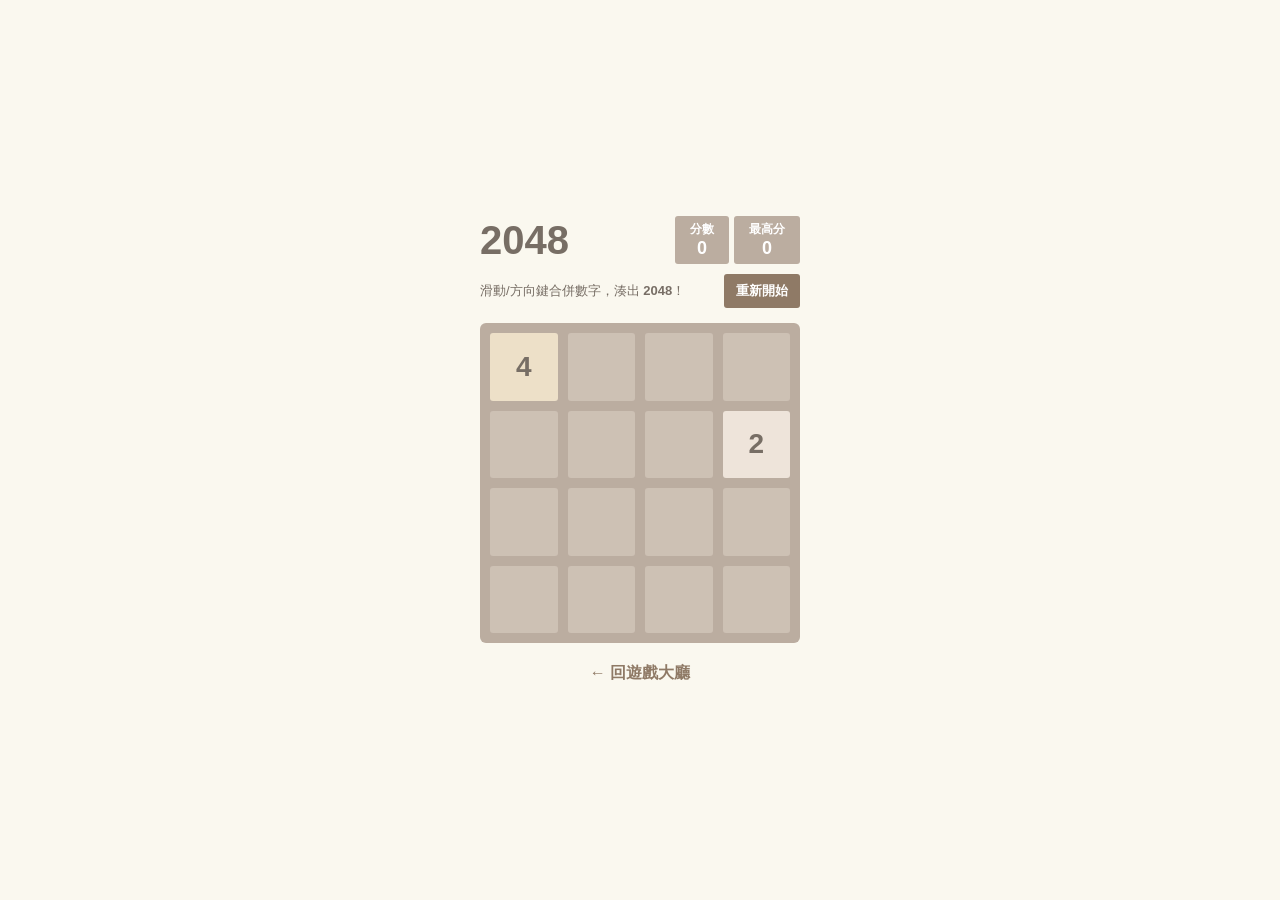
==== games/2048/index.html @ d197ffcd "feat: add 2048 game" ====
<!DOCTYPE html>
<html lang="zh-TW">
<head>
  <meta charset="UTF-8">
  <meta name="viewport" content="width=device-width, initial-scale=1.0">
  <title>2048 - 靜態頁面小遊戲</title>
  <link rel="stylesheet" href="style.css">
</head>
<body>
  <div class="container">
    <div class="header">
      <h1>2048</h1>
      <div class="scores-container">
        <div class="score-box">分數 <span id="score">0</span></div>
        <div class="score-box">最高分 <span id="best-score">0</span></div>
      </div>
    </div>

    <div class="game-intro">
      <span>滑動/方向鍵合併數字，湊出 <strong>2048</strong>！</span>
      <button id="restart-btn" class="btn">重新開始</button>
    </div>

    <div class="grid-container" id="grid-container">
      </div>
    
    <a href="../../index.html" class="back-link">← 回遊戲大廳</a>
  </div>

  <script src="script.js"></script>
</body>
</html>
---- games/2048/style.css ----
* {
  box-sizing: border-box;
  margin: 0;
  padding: 0;
  font-family: 'Clear Sans', 'Helvetica Neue', Arial, sans-serif;
}

body {
  background-color: #faf8ef;
  color: #776e65;
  display: flex;
  justify-content: center;
  align-items: center;
  min-height: 100vh;
}

.container {
  width: 340px;
  padding: 10px;
}

.header {
  display: flex;
  justify-content: space-between;
  align-items: center;
  margin-bottom: 10px;
}

h1 {
  font-size: 40px;
  font-weight: bold;
  color: #776e65;
}

.scores-container {
  display: flex;
  gap: 5px;
}

.score-box {
  background: #bbada0;
  padding: 5px 15px;
  border-radius: 3px;
  color: white;
  text-align: center;
  font-size: 12px;
  font-weight: bold;
}

.score-box span {
  display: block;
  font-size: 18px;
}

.game-intro {
  display: flex;
  justify-content: space-between;
  align-items: center;
  margin-bottom: 15px;
  font-size: 13px;
}

.btn {
  background: #8f7a66;
  color: white;
  border: none;
  padding: 8px 12px;
  border-radius: 3px;
  font-weight: bold;
  cursor: pointer;
}

.grid-container {
  width: 320px;
  height: 320px;
  background-color: #bbada0;
  border-radius: 6px;
  padding: 10px;
  display: grid;
  grid-template-columns: repeat(4, 1fr);
  grid-template-rows: repeat(4, 1fr);
  gap: 10px;
  position: relative;
  touch-action: none;
}

.cell {
  background-color: rgba(238, 228, 218, 0.35);
  border-radius: 3px;
  display: flex;
  justify-content: center;
  align-items: center;
  font-size: 28px;
  font-weight: bold;
  transition: transform 0.1s ease, background-color 0.1s ease;
}

/* 數字方塊不同顏色 */
.tile-2    { background: #eee4da; color: #776e65; }
.tile-4    { background: #ede0c8; color: #776e65; }
.tile-8    { background: #f2b179; color: #f9f6f2; }
.tile-16   { background: #f59563; color: #f9f6f2; }
.tile-32   { background: #f67c5f; color: #f9f6f2; }
.tile-64   { background: #f65e3b; color: #f9f6f2; }
.tile-128  { background: #edcf72; color: #f9f6f2; font-size: 24px; }
.tile-256  { background: #edcc61; color: #f9f6f2; font-size: 24px; }
.tile-512  { background: #edc850; color: #f9f6f2; font-size: 24px; }
.tile-1024 { background: #edc53f; color: #f9f6f2; font-size: 20px; }
.tile-2048 { background: #edc22e; color: #f9f6f2; font-size: 20px; }

.back-link {
  display: block;
  margin-top: 20px;
  text-align: center;
  color: #8f7a66;
  text-decoration: none;
  font-weight: bold;
}
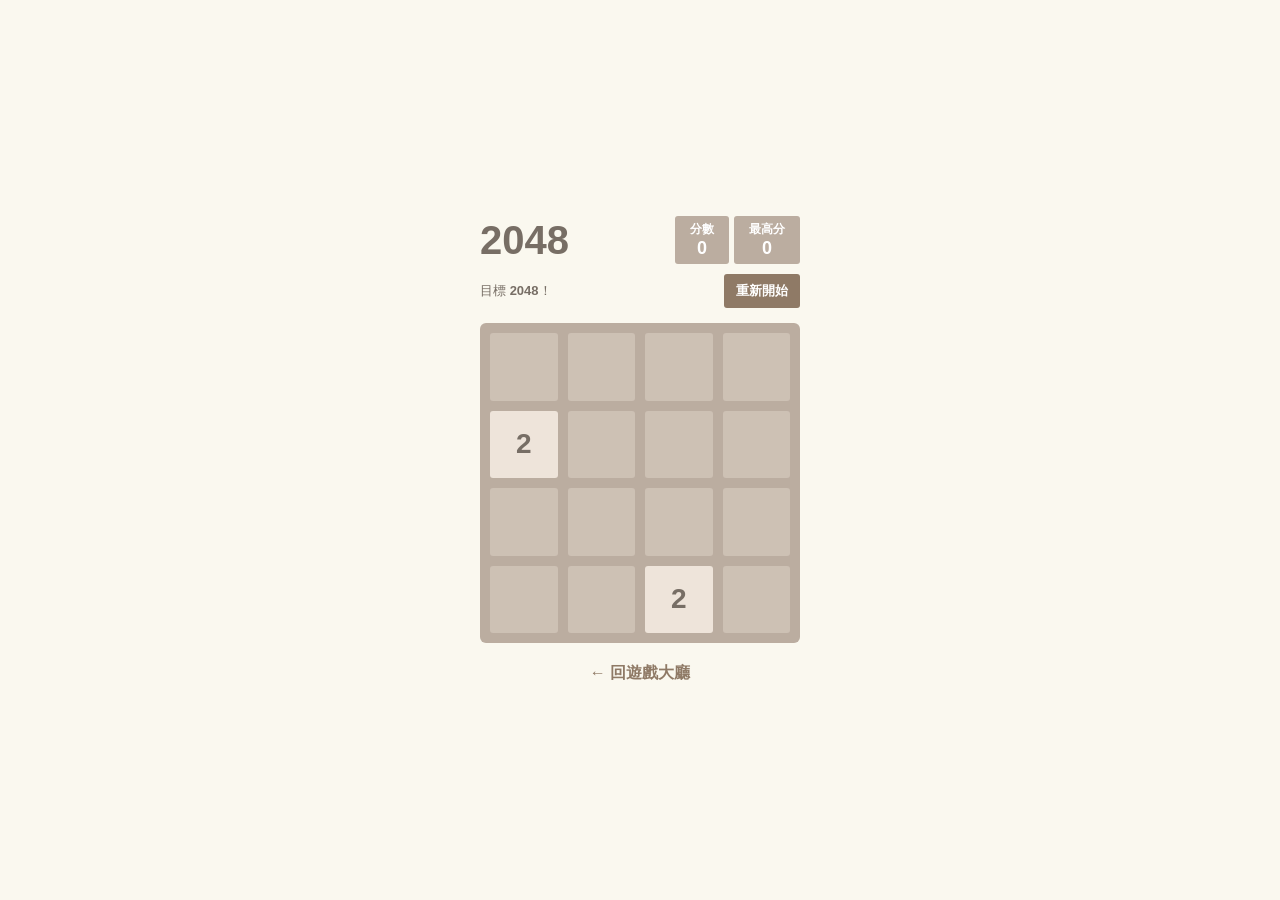
==== commit 32ccfa6f: "fix some bug" ====
--- a/games/2048/index.html
+++ b/games/2048/index.html
@@ -17,7 +17,7 @@
     </div>
 
     <div class="game-intro">
-      <span>滑動/方向鍵合併數字，湊出 <strong>2048</strong>！</span>
+      <span>目標 <strong>2048</strong>！</span>
       <button id="restart-btn" class="btn">重新開始</button>
     </div>
 
--- a/games/2048/style.css
+++ b/games/2048/style.css
@@ -95,7 +95,6 @@
   transition: transform 0.1s ease, background-color 0.1s ease;
 }
 
-/* 數字方塊不同顏色 */
 .tile-2    { background: #eee4da; color: #776e65; }
 .tile-4    { background: #ede0c8; color: #776e65; }
 .tile-8    { background: #f2b179; color: #f9f6f2; }
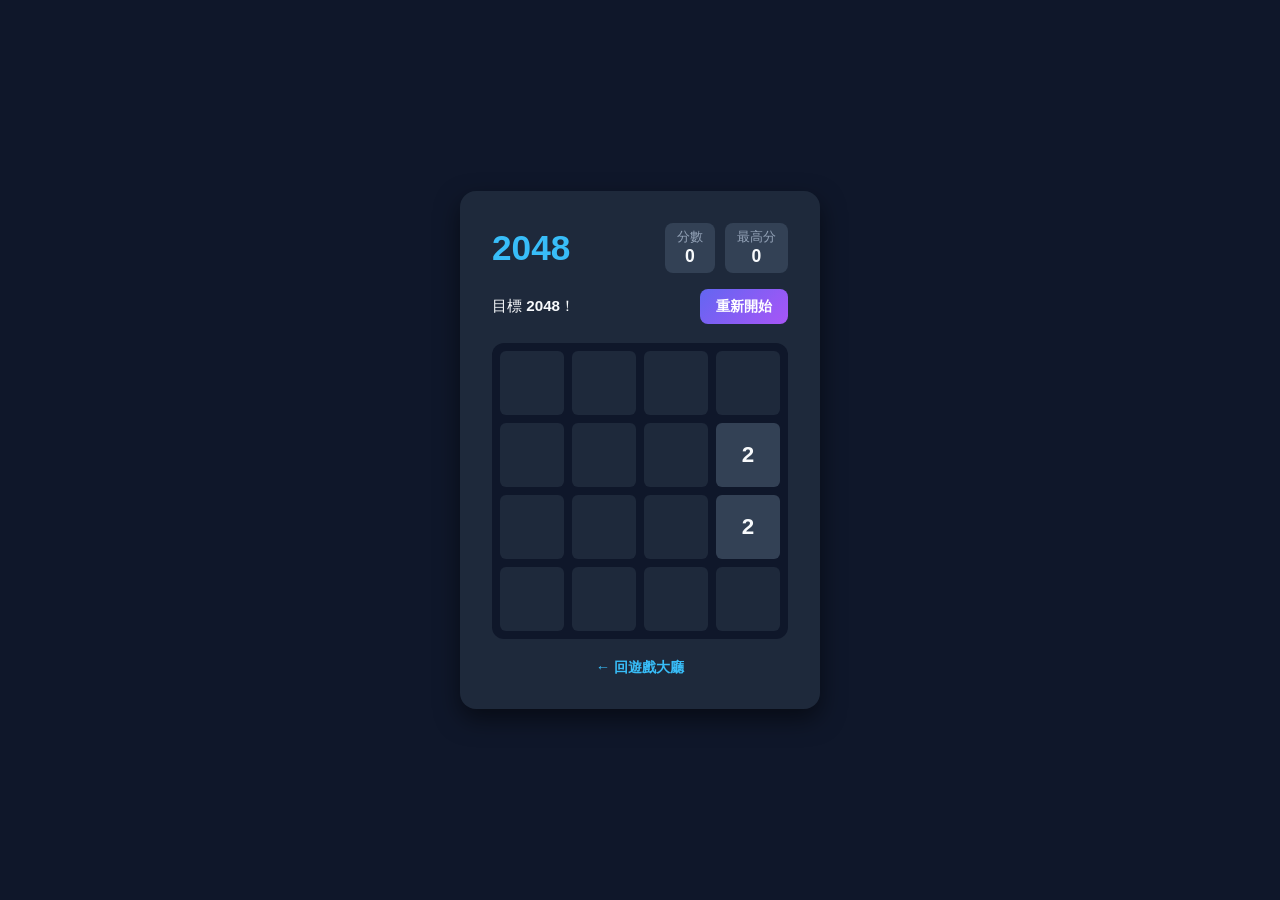
==== commit 34a1965e: "fix: 修正 2048 網格版面與樣式" ====
--- a/games/2048/index.html
+++ b/games/2048/index.html
@@ -21,8 +21,7 @@
       <button id="restart-btn" class="btn">重新開始</button>
     </div>
 
-    <div class="grid-container" id="grid-container">
-      </div>
+    <div class="grid-container" id="grid-container"></div>
     
     <a href="../../index.html" class="back-link">← 回遊戲大廳</a>
   </div>
--- a/games/2048/style.css
+++ b/games/2048/style.css
@@ -2,12 +2,12 @@
   box-sizing: border-box;
   margin: 0;
   padding: 0;
-  font-family: 'Clear Sans', 'Helvetica Neue', Arial, sans-serif;
+  font-family: 'Segoe UI', Tahoma, Geneva, Verdana, sans-serif;
 }
 
 body {
-  background-color: #faf8ef;
-  color: #776e65;
+  background-color: #0f172a;
+  color: #f8fafc;
   display: flex;
   justify-content: center;
   align-items: center;
@@ -15,103 +15,115 @@
 }
 
 .container {
-  width: 340px;
-  padding: 10px;
+  background: #1e293b;
+  padding: 2rem;
+  border-radius: 1rem;
+  box-shadow: 0 10px 25px rgba(0, 0, 0, 0.5);
+  width: 360px;
+  text-align: center;
 }
 
 .header {
   display: flex;
   justify-content: space-between;
   align-items: center;
-  margin-bottom: 10px;
+  margin-bottom: 1rem;
 }
 
 h1 {
-  font-size: 40px;
-  font-weight: bold;
-  color: #776e65;
+  font-size: 2.2rem;
+  color: #38bdf8;
 }
 
 .scores-container {
   display: flex;
-  gap: 5px;
+  gap: 10px;
 }
 
 .score-box {
-  background: #bbada0;
-  padding: 5px 15px;
-  border-radius: 3px;
-  color: white;
-  text-align: center;
-  font-size: 12px;
-  font-weight: bold;
+  background: #334155;
+  padding: 6px 12px;
+  border-radius: 8px;
+  font-size: 0.8rem;
+  color: #94a3b8;
 }
 
 .score-box span {
   display: block;
-  font-size: 18px;
+  font-size: 1.1rem;
+  font-weight: bold;
+  color: #f8fafc;
 }
 
 .game-intro {
   display: flex;
   justify-content: space-between;
   align-items: center;
-  margin-bottom: 15px;
-  font-size: 13px;
+  margin-bottom: 1.2rem;
+  font-size: 0.95rem;
 }
 
 .btn {
-  background: #8f7a66;
+  background: linear-gradient(135deg, #6366f1, #a855f7);
   color: white;
   border: none;
-  padding: 8px 12px;
-  border-radius: 3px;
+  padding: 0.5rem 1rem;
+  font-size: 0.9rem;
   font-weight: bold;
+  border-radius: 0.5rem;
   cursor: pointer;
+  transition: transform 0.1s, box-shadow 0.2s;
+}
+
+.btn:hover {
+  box-shadow: 0 0 12px rgba(168, 85, 247, 0.5);
 }
 
 .grid-container {
-  width: 320px;
-  height: 320px;
-  background-color: #bbada0;
-  border-radius: 6px;
-  padding: 10px;
+  width: 296px;
+  height: 296px;
+  margin: 0 auto;
+  background-color: #0f172a;
+  border-radius: 12px;
+  padding: 8px;
   display: grid;
   grid-template-columns: repeat(4, 1fr);
   grid-template-rows: repeat(4, 1fr);
-  gap: 10px;
-  position: relative;
+  gap: 8px;
   touch-action: none;
 }
 
 .cell {
-  background-color: rgba(238, 228, 218, 0.35);
-  border-radius: 3px;
+  background-color: #1e293b;
+  border-radius: 6px;
   display: flex;
   justify-content: center;
   align-items: center;
-  font-size: 28px;
+  font-size: 1.4rem;
   font-weight: bold;
-  transition: transform 0.1s ease, background-color 0.1s ease;
 }
 
-.tile-2    { background: #eee4da; color: #776e65; }
-.tile-4    { background: #ede0c8; color: #776e65; }
-.tile-8    { background: #f2b179; color: #f9f6f2; }
-.tile-16   { background: #f59563; color: #f9f6f2; }
-.tile-32   { background: #f67c5f; color: #f9f6f2; }
-.tile-64   { background: #f65e3b; color: #f9f6f2; }
-.tile-128  { background: #edcf72; color: #f9f6f2; font-size: 24px; }
-.tile-256  { background: #edcc61; color: #f9f6f2; font-size: 24px; }
-.tile-512  { background: #edc850; color: #f9f6f2; font-size: 24px; }
-.tile-1024 { background: #edc53f; color: #f9f6f2; font-size: 20px; }
-.tile-2048 { background: #edc22e; color: #f9f6f2; font-size: 20px; }
+.tile-2    { background: #334155; color: #f8fafc; }
+.tile-4    { background: #475569; color: #f8fafc; }
+.tile-8    { background: #f97316; color: #ffffff; }
+.tile-16   { background: #ea580c; color: #ffffff; }
+.tile-32   { background: #ef4444; color: #ffffff; }
+.tile-64   { background: #dc2626; color: #ffffff; }
+.tile-128  { background: #eab308; color: #ffffff; font-size: 1.2rem; }
+.tile-256  { background: #ca8a04; color: #ffffff; font-size: 1.2rem; }
+.tile-512  { background: #10b981; color: #ffffff; font-size: 1.2rem; }
+.tile-1024 { background: #06b6d4; color: #ffffff; font-size: 1rem; }
+.tile-2048 { background: #3b82f6; color: #ffffff; font-size: 1rem; }
 
 .back-link {
-  display: block;
-  margin-top: 20px;
-  text-align: center;
-  color: #8f7a66;
+  display: inline-block;
+  margin-top: 1.2rem;
+  color: #38bdf8;
   text-decoration: none;
+  font-size: 0.9rem;
   font-weight: bold;
+}
+
+.back-link:hover {
+  text-decoration: underline;
 }
